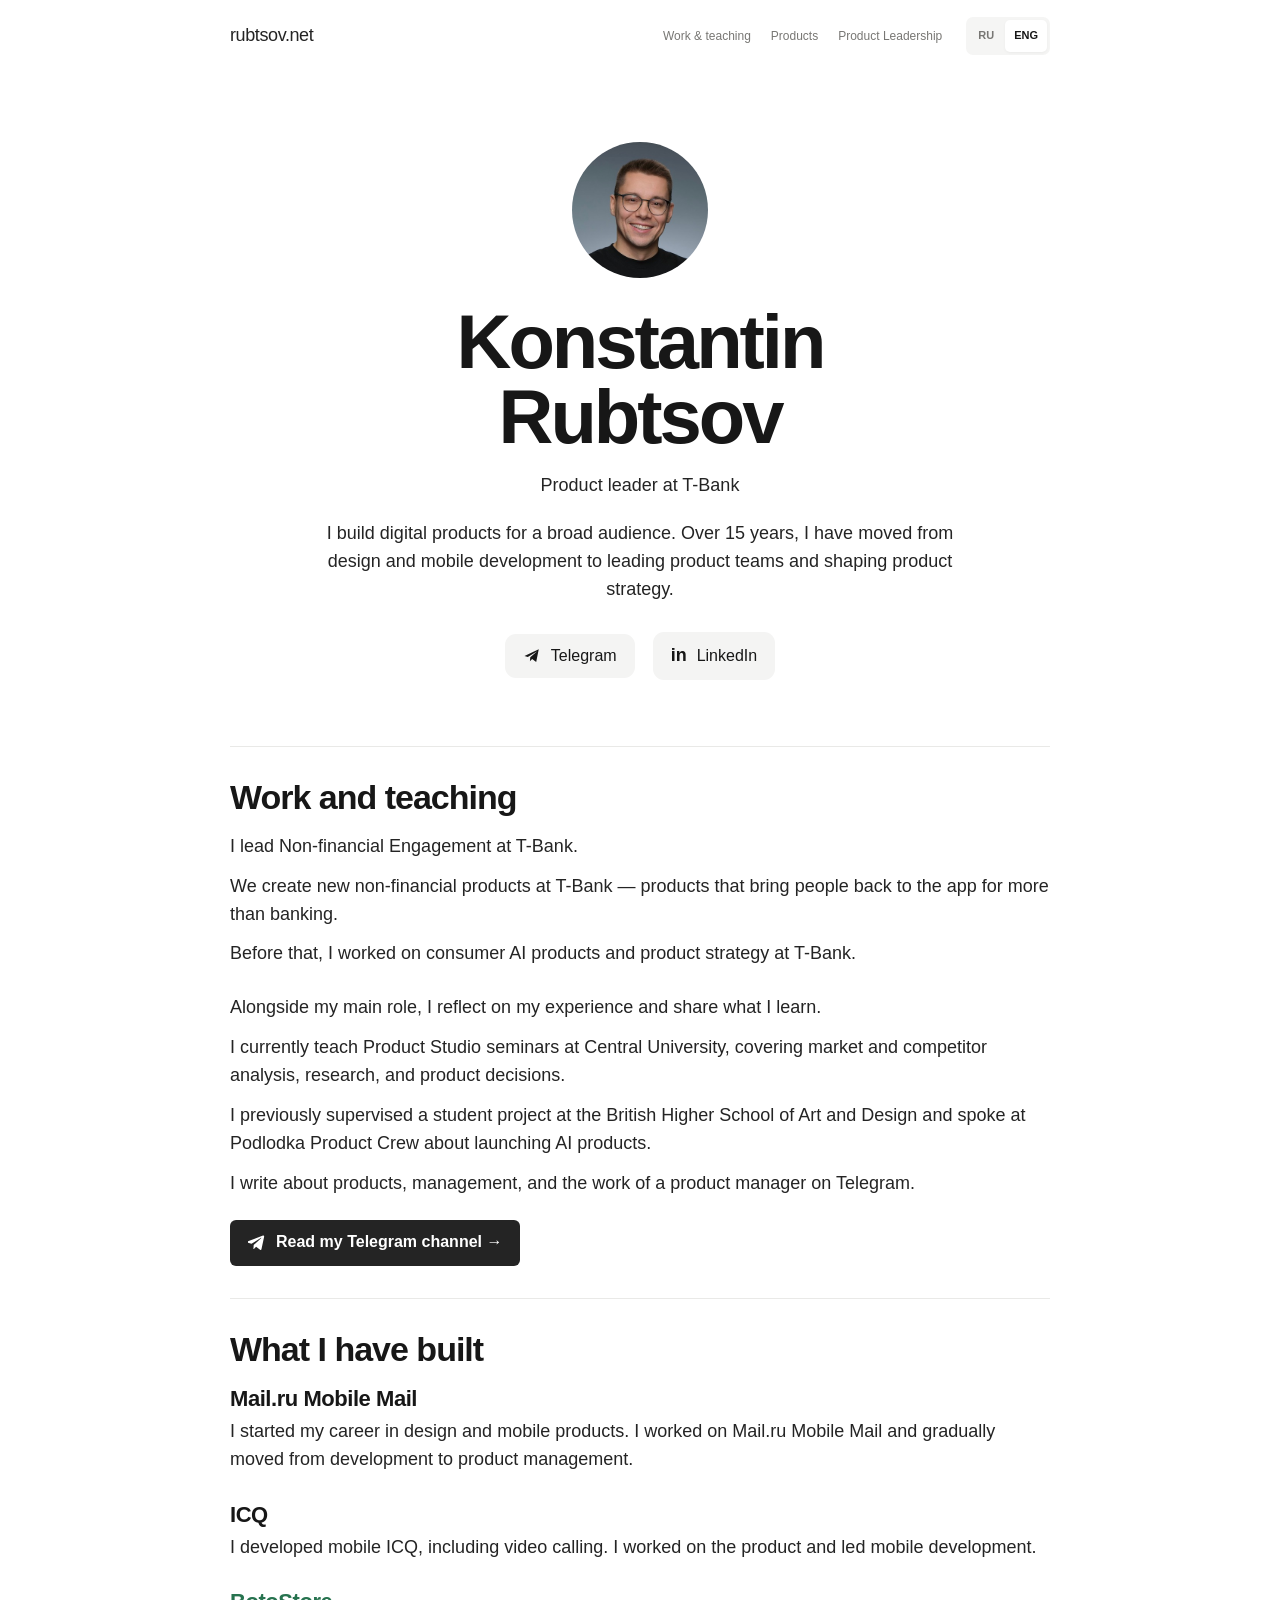
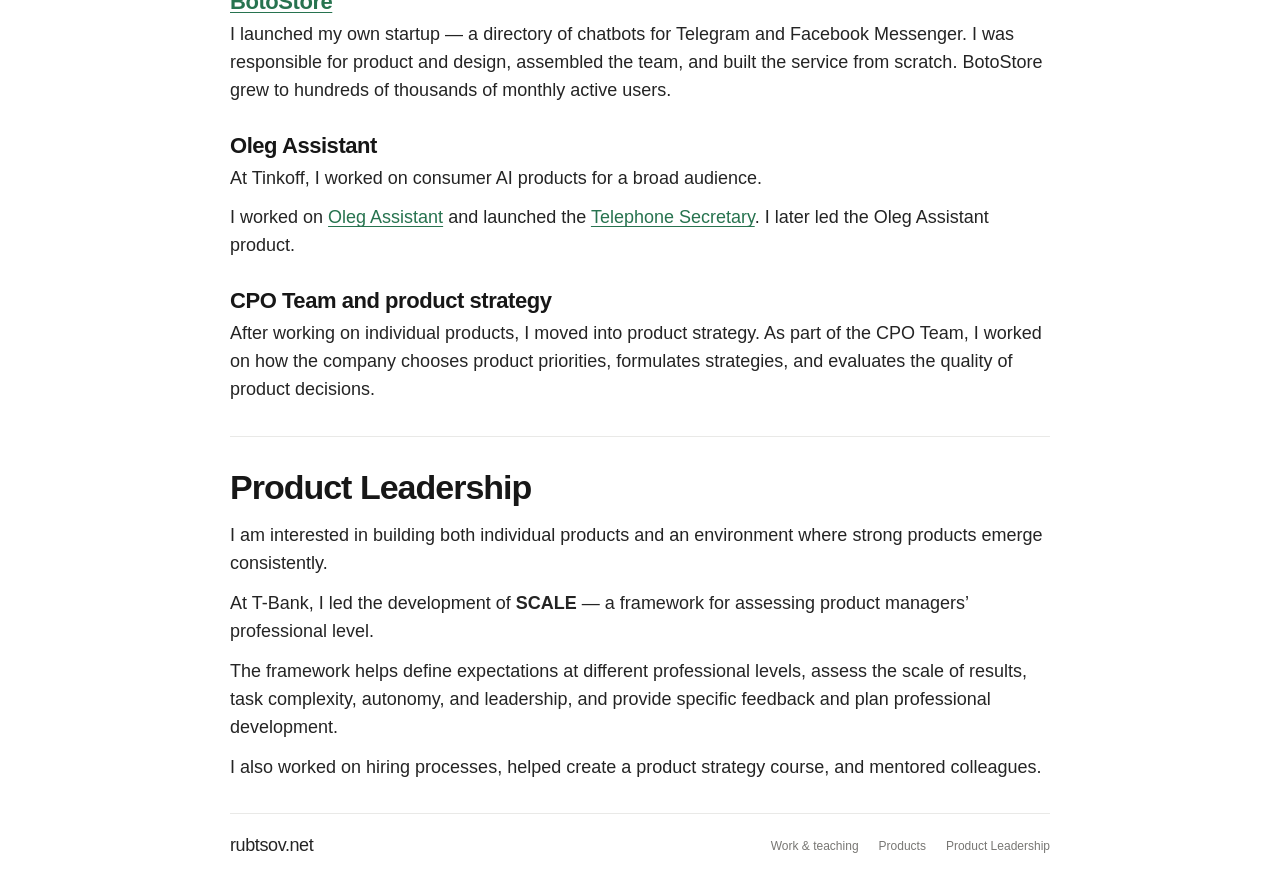
==== index.html @ 9a7e6d73 "Use direct JPEG social images without third-party redirects" ====
<!doctype html>
<html lang="en">
<head>
  <meta charset="utf-8">
  <meta name="viewport" content="width=device-width, initial-scale=1">
  <meta name="description" content="Konstantin Rubtsov — product leader at T-Bank. Digital products, product strategy, and teaching.">
  <meta name="theme-color" content="#ffffff">
  <title>Konstantin Rubtsov — rubtsov.net</title>
  <link rel="canonical" href="https://rubtsov.net/">
  <meta property="og:type" content="website">
  <meta property="og:site_name" content="rubtsov.net">
  <meta property="og:title" content="Konstantin Rubtsov — rubtsov.net">
  <meta property="og:description" content="Konstantin Rubtsov — product leader at T-Bank. Digital products, product strategy, and teaching.">
  <meta property="og:url" content="https://rubtsov.net/">
  <meta property="og:locale" content="en_US">
  <meta property="og:locale:alternate" content="ru_RU">
  <meta property="og:image" content="https://rubtsov.net/assets/rubtsov-preview-20261028-v2.jpg">
  <meta property="og:image:secure_url" content="https://rubtsov.net/assets/rubtsov-preview-20261028-v2.jpg">
  <meta property="og:image:type" content="image/jpeg">
  <meta property="og:image:width" content="1200">
  <meta property="og:image:height" content="630">
  <meta property="og:image:alt" content="Konstantin Rubtsov — product leader at T-Bank.">
  <meta name="twitter:card" content="summary_large_image">
  <meta name="twitter:title" content="Konstantin Rubtsov — rubtsov.net">
  <meta name="twitter:description" content="Konstantin Rubtsov — product leader at T-Bank. Digital products, product strategy, and teaching.">
  <meta name="twitter:image" content="https://rubtsov.net/assets/rubtsov-preview-20261028-v2.jpg">
  <meta name="twitter:image:alt" content="Konstantin Rubtsov — product leader at T-Bank.">
  <style>
    :root { color-scheme: light; --ink: #242424; --muted: #787774; --rule: #e9e9e7; --link: #27734f; }
    * { box-sizing: border-box; }
    html { scroll-behavior: smooth; scroll-padding-top: 28px; }
    body { margin: 0; background: #fff; color: var(--ink); font-family: ui-sans-serif, -apple-system, BlinkMacSystemFont, "Segoe UI", Helvetica, Arial, sans-serif, "Apple Color Emoji", "Segoe UI Emoji"; font-size: 18px; line-height: 1.55; -webkit-font-smoothing: antialiased; }
    .page { width: min(100% - 64px, 820px); margin: 0 auto; }
    a { color: var(--link); text-underline-offset: 3px; text-decoration-thickness: 1px; }
    a:hover { color: #174d34; }
    a:focus-visible { outline: 2px solid var(--link); outline-offset: 5px; border-radius: 2px; }
    .skip { position: absolute; left: 20px; top: -80px; padding: 10px; background: white; z-index: 2; }
    .skip:focus { top: 10px; }
    .site-header, .site-footer { display: flex; justify-content: space-between; align-items: center; gap: 24px; }
    .site-header { min-height: 72px; }
    .brand { color: var(--ink); text-decoration: none; font-size: 18px; font-weight: 500; letter-spacing: -.4px; white-space: nowrap; }
    nav { display: flex; align-items: center; gap: 20px; flex-wrap: wrap; }
    nav a { color: var(--muted); text-decoration: none; font-size: 12px; line-height: 1.5; }
    nav a:hover { color: var(--ink); }
    .header-controls { display: flex; align-items: center; gap: 24px; }
    .header-controls nav { flex: 1; min-width: 0; }
    .language-switch { display: flex; flex-shrink: 0; gap: 2px; padding: 3px; background: #f5f5f4; border-radius: 7px; }
    .language-switch button { padding: 7px 9px; border: 0; border-radius: 5px; background: transparent; color: var(--muted); font: inherit; font-size: 11px; font-weight: 600; cursor: pointer; }
    .language-switch button[aria-pressed="true"] { background: #fff; color: #171717; box-shadow: 0 1px 3px #0000000b; }
    button:focus-visible { outline: 2px solid var(--link); outline-offset: 3px; }
    .hero { padding: 70px 0 66px; text-align: center; }
    .hero-heading { margin-bottom: 20px; }
    .portrait { display: block; width: 136px; height: 136px; margin: 0 auto 26px; object-fit: cover; border-radius: 50%; }
    h1, h2, h3 { color: #171717; font-weight: 700; }
    h1 { margin: 0 0 18px; font-size: clamp(44px, 7.5vw, 76px); line-height: .99; letter-spacing: -3px; }
    .role { margin: 0; }
    p { margin: 0 0 12px; color: var(--ink); font-size: inherit; line-height: 1.55; }
    .hero .intro { max-width: 650px; margin: 0 auto 28px; }
    .social { display: flex; gap: 18px; align-items: center; justify-content: center; font-size: 16px; }
    .social a { display: inline-flex; align-items: center; justify-content: center; gap: 10px; padding: 10px 18px; min-height: 44px; background: #f4f4f3; border-radius: 11px; color: #171717; text-decoration: none; }
    .social a:hover { background: #eaeae8; }
    .social svg { width: 18px; height: 18px; }
    .linkedin-icon { font-weight: 800; font-size: 18px; }
    .section { border-top: 1px solid var(--rule); padding: 30px 0 32px; display: flow-root; }
    h2 { margin: 0 0 15px; font-size: 34px; line-height: 1.2; letter-spacing: -1px; }
    h3 { margin: 0 0 4px; font-size: 22px; line-height: 1.35; letter-spacing: -.45px; }
    .teaching { margin-top: 26px; }
    .channel { display: inline-flex; align-items: center; justify-content: center; gap: 10px; margin-top: 10px; padding: 11px 18px; min-height: 46px; border-radius: 6px; background: var(--ink); color: #fff; font-size: 16px; font-weight: 600; line-height: 1.4; text-decoration: none; }
    .channel:hover { background: #41413e; color: #fff; }
    .channel svg { flex: 0 0 auto; width: 18px; height: 18px; }
    .project + .project { margin-top: 26px; }
    .project p:last-child, .section > p:last-child { margin-bottom: 0; }
    .site-footer { border-top: 1px solid var(--rule); padding: 18px 0 28px; }
    @media (max-width: 700px) {
      .page { width: calc(100% - 40px); }
      .site-header { align-items: flex-start; padding-top: 22px; flex-direction: column; gap: 14px; }
      .header-controls { justify-content: space-between; width: 100%; gap: 14px; }
      nav { gap: 10px 16px; }
      .hero { padding: 54px 0 48px; }
      .portrait { width: 104px; height: 104px; margin: 0 auto 22px; }
      h1 { letter-spacing: -1.8px; }
      body { font-size: 17px; }
      h2 { font-size: 29px; letter-spacing: -.7px; }
      h3 { font-size: 20px; }
      .section { padding: 27px 0 30px; }
      .site-footer { align-items: flex-start; flex-direction: column; gap: 14px; }
    }
    @media (prefers-reduced-motion: reduce) { html { scroll-behavior: auto; } }
  </style>
</head>
<body>
  <a class="skip" href="#main" data-i18n="skip">Skip to content</a>
  <div class="page">
    <header class="site-header">
      <a class="brand" href="#top" aria-label="rubtsov.net — back to top">rubtsov.net</a>
      <div class="header-controls"><nav aria-label="Site navigation">
        <a href="#work" data-i18n="work">Work & teaching</a>
        <a href="#products" data-i18n="products">Products</a>
        <a href="#leadership" data-i18n="leadership">Product Leadership</a>
      </nav><div class="language-switch" role="group" aria-label="Language">
        <button type="button" data-language="ru" lang="ru" aria-label="Русский" aria-pressed="false">RU</button>
        <button type="button" data-language="en" lang="en" aria-label="English" aria-pressed="true">ENG</button>
      </div></div>
    </header>
    <main id="main">
      <section class="hero" id="top" aria-labelledby="name">
        <img class="portrait" src="assets/konstantin-rubtsov.jpeg" width="136" height="136" alt="Konstantin Rubtsov" fetchpriority="high">
        <div class="hero-heading">
          <div>
            <h1 id="name" data-i18n="text0">Konstantin<br>Rubtsov</h1>
            <p class="role" data-i18n="text1">Product leader at T-Bank</p>
          </div>
        </div>
        <p class="intro" data-i18n="text2">I build digital products for a broad audience. Over 15 years, I have moved from design and mobile development to leading product teams and shaping product strategy.</p>
        <div class="social">
          <a href="https://t.me/kostyarubtsov"><svg viewBox="0 0 24 24" fill="currentColor" aria-hidden="true"><path d="m21 3-3.4 17-5.4-4-3 3 .5-5.2L19 5.5 6.4 13.3 2 12Z"/></svg>Telegram</a><a href="https://ru.linkedin.com/in/kosrubtsov"><span class="linkedin-icon" aria-hidden="true">in</span>LinkedIn</a>
        </div>
      </section>
      <section class="section" id="work" aria-labelledby="work-title">
        <h2 id="work-title" data-i18n="text3">Work and teaching</h2>
        <p data-i18n="text4">I lead Non-financial Engagement at T-Bank.</p>
        <p data-i18n="text5">We create new non-financial products at T-Bank — products that bring people back to the app for more than banking.</p>
        <p data-i18n="text6">Before that, I worked on consumer AI products and product strategy at T-Bank.</p>
        <div class="teaching">
          <p data-i18n="text7">Alongside my main role, I reflect on my experience and share what I learn.</p>
          <p data-i18n="text8">I currently teach Product Studio seminars at Central University, covering market and competitor analysis, research, and product decisions.</p>
          <p data-i18n="text9">I previously supervised a student project at the British Higher School of Art and Design and spoke at Podlodka Product Crew about launching AI products.</p>
          <p data-i18n="text10">I write about products, management, and the work of a product manager on Telegram.</p>
          <a class="channel" href="https://t.me/kostyarubtsov"><svg viewBox="0 0 24 24" fill="currentColor" aria-hidden="true"><path d="M21.5 3.5 18 20c-.2 1.2-.9 1.5-1.9.9l-5.3-3.9-2.6 2.5c-.3.3-.5.5-1 .5l.4-5.4 9.9-9c.4-.4-.1-.6-.6-.3L4.7 13.1l-5.2-1.6c-1.1-.3-1.1-1.1.2-1.6L20 2.1c.9-.3 1.7.2 1.5 1.4Z"/></svg><span data-i18n="cta">Read my Telegram channel →</span></a>
        </div>
      </section>
      <section class="section" id="products" aria-labelledby="products-title">
        <h2 id="products-title" data-i18n="text11">What I have built</h2>
        <article class="project">
          <h3 data-i18n="text12">Mail.ru Mobile Mail</h3>
          <p data-i18n="text13">I started my career in design and mobile products. I worked on Mail.ru Mobile Mail and gradually moved from development to product management.</p>
        </article>
        <article class="project">
          <h3 data-i18n="text14">ICQ</h3>
          <p data-i18n="text15">I developed mobile ICQ, including video calling. I worked on the product and led mobile development.</p>
        </article>
        <article class="project">
          <h3 data-i18n="text16"><a href="https://botostore.com">BotoStore</a></h3>
          <p data-i18n="text17">I launched my own startup — a directory of chatbots for Telegram and Facebook Messenger. I was responsible for product and design, assembled the team, and built the service from scratch. BotoStore grew to hundreds of thousands of monthly active users.</p>
        </article>
        <article class="project">
          <h3 data-i18n="text18">Oleg Assistant</h3>
          <p data-i18n="text19">At Tinkoff, I worked on consumer AI products for a broad audience.</p>
          <p data-i18n="text20">I worked on <a href="https://tinkoff-group.com/press-center/company-news/21072020-new-skills-voice-assistant-oleg-eng/">Oleg Assistant</a> and launched the <a href="https://tinkoff-group.com/press-center/company-news/03062021-tinkoff-launches-open-telephone-assistant-oleg-defender-against-spammers-and-fraudsters-eng/">Telephone Secretary</a>. I later led the Oleg Assistant product.</p>
        </article>
        <article class="project">
          <h3 data-i18n="text21">CPO Team and product strategy</h3>
          <p data-i18n="text22">After working on individual products, I moved into product strategy. As part of the CPO Team, I worked on how the company chooses product priorities, formulates strategies, and evaluates the quality of product decisions.</p>
        </article>
      </section>
      <section class="section" id="leadership" aria-labelledby="leadership-title">
        <h2 id="leadership-title" data-i18n="text23">Product Leadership</h2>
        <p data-i18n="text24">I am interested in building both individual products and an environment where strong products emerge consistently.</p>
        <p data-i18n="text26">At T-Bank, I led the development of <strong>SCALE</strong> — a framework for assessing product managers’ professional level.</p>
        <p data-i18n="text27">The framework helps define expectations at different professional levels, assess the scale of results, task complexity, autonomy, and leadership, and provide specific feedback and plan professional development.</p>
        <p data-i18n="text28">I also worked on hiring processes, helped create a product strategy course, and mentored colleagues.</p>
      </section>
    </main>
    <footer class="site-footer">
      <a class="brand" href="#top">rubtsov.net</a>
      <nav aria-label="Footer navigation">
        <a href="#work" data-i18n="work">Work & teaching</a>
        <a href="#products" data-i18n="products">Products</a>
        <a href="#leadership" data-i18n="leadership">Product Leadership</a>
      </nav>
    </footer>
  </div>
  <script src="assets/language.js"></script>
</body>
</html>
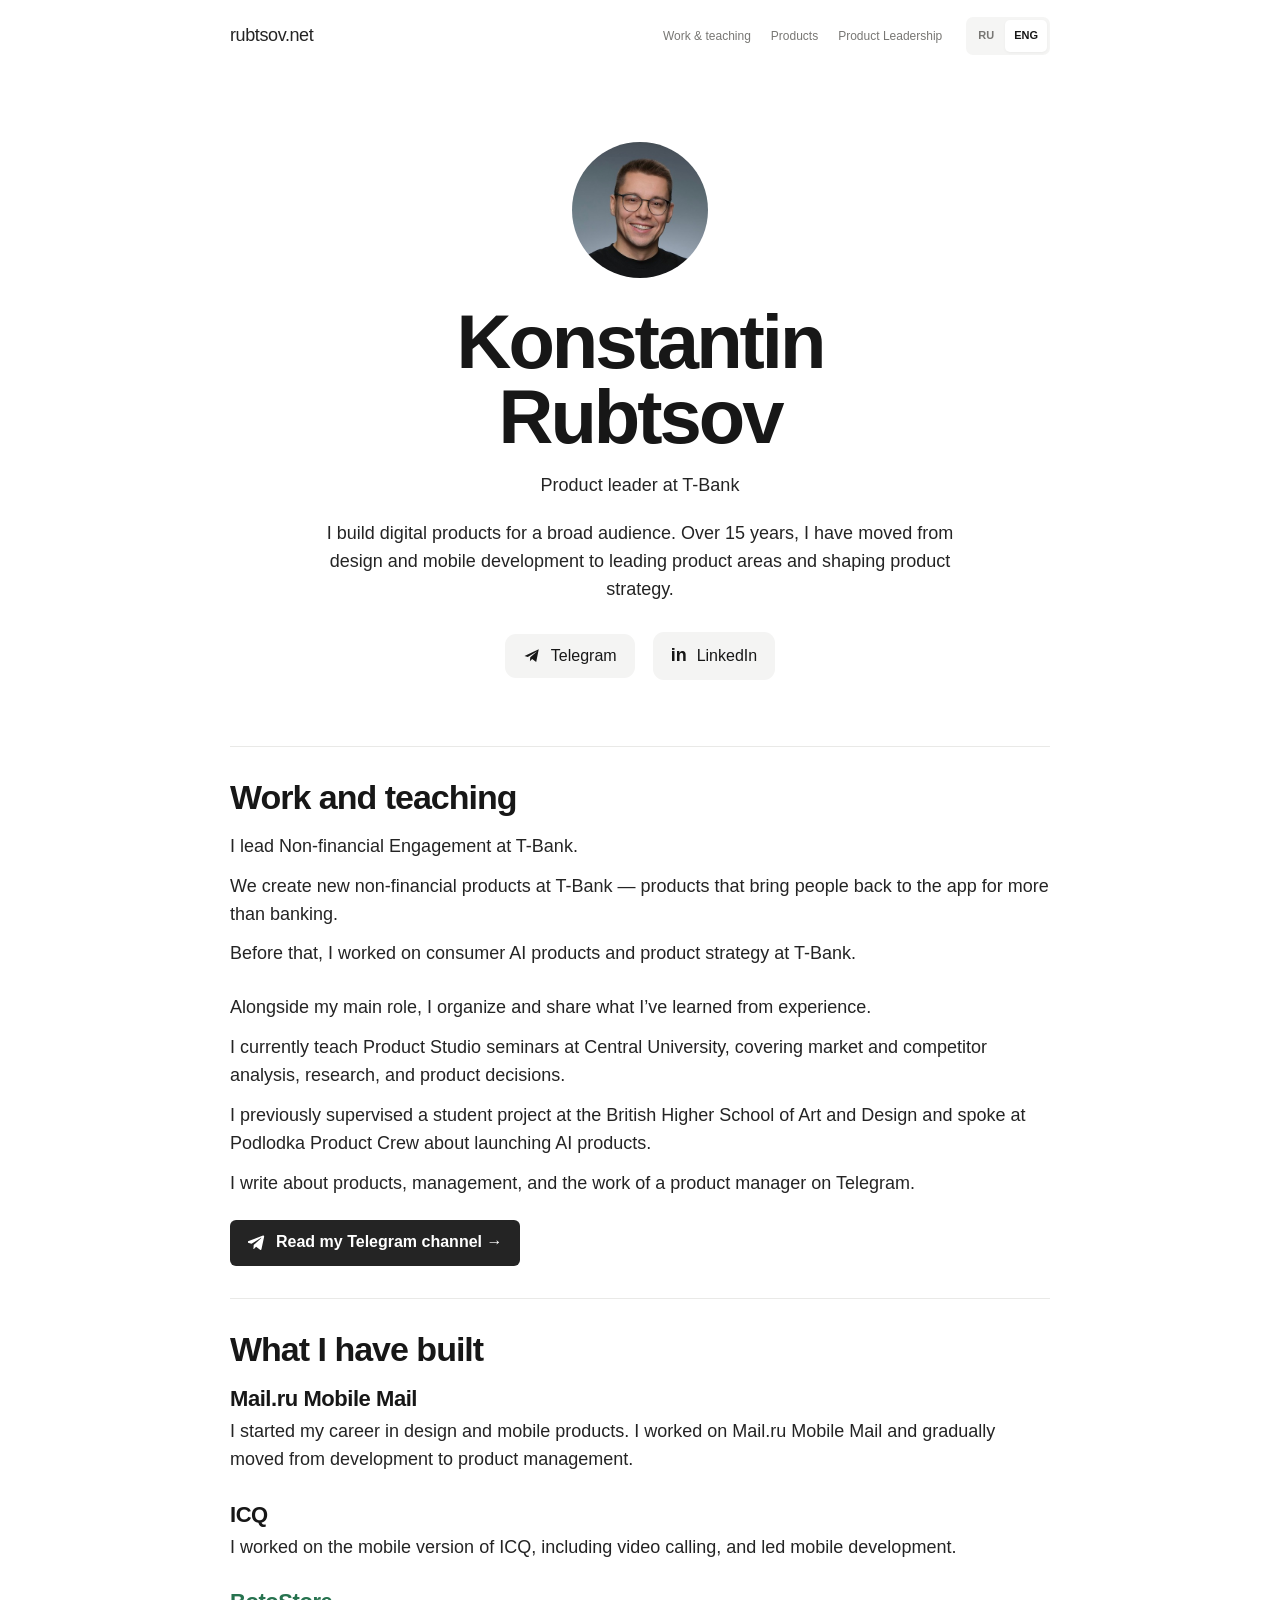
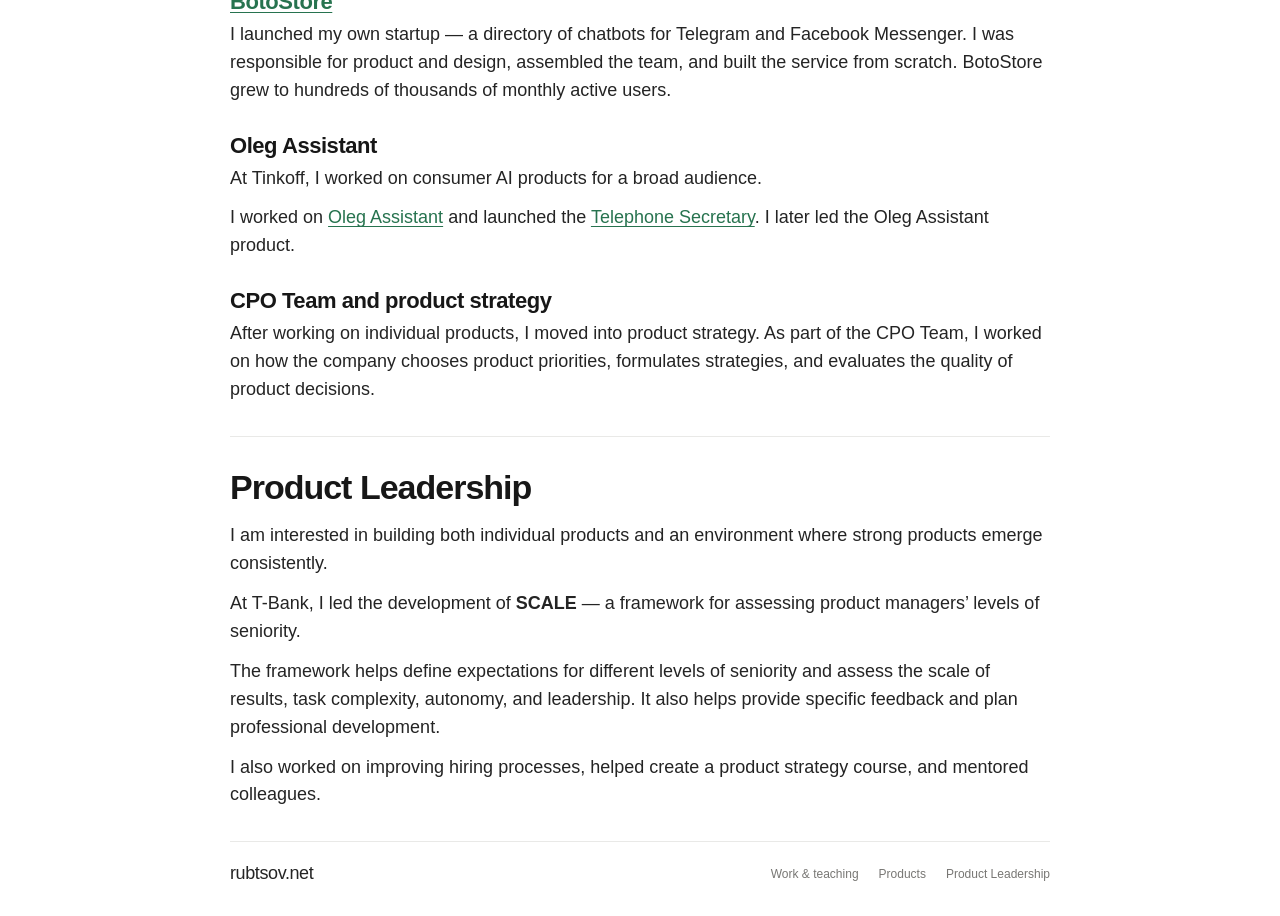
==== commit 43f1ddb4: "Improve English localization across rubtsov.net" ====
--- a/index.html
+++ b/index.html
@@ -1,11 +1,25 @@
 <!doctype html>
 <html lang="en">
 <head>
+<!-- Google tag (gtag.js) -->
+<script async src="https://www.googletagmanager.com/gtag/js?id=G-JNPMM83LE2"></script>
+<script>
+  window.dataLayer = window.dataLayer || [];
+  function gtag(){dataLayer.push(arguments);}
+  gtag('js', new Date());
+  gtag('config', 'G-JNPMM83LE2');
+</script>
+
   <meta charset="utf-8">
   <meta name="viewport" content="width=device-width, initial-scale=1">
   <meta name="description" content="Konstantin Rubtsov — product leader at T-Bank. Digital products, product strategy, and teaching.">
   <meta name="theme-color" content="#ffffff">
   <title>Konstantin Rubtsov — rubtsov.net</title>
+<link rel="icon" href="https://rubtsov.net/favicon.ico" sizes="any">
+<link rel="icon" type="image/png" sizes="32x32" href="https://rubtsov.net/favicon-32.png">
+<link rel="apple-touch-icon" sizes="180x180" href="https://rubtsov.net/apple-touch-icon.png">
+<link rel="manifest" href="https://rubtsov.net/site.webmanifest">
+
   <link rel="canonical" href="https://rubtsov.net/">
   <meta property="og:type" content="website">
   <meta property="og:site_name" content="rubtsov.net">
@@ -87,6 +101,7 @@
     }
     @media (prefers-reduced-motion: reduce) { html { scroll-behavior: auto; } }
   </style>
+<script defer src="/assets/telegram-tracking.js?v=20261103"></script>
 </head>
 <body>
   <a class="skip" href="#main" data-i18n="skip">Skip to content</a>
@@ -94,7 +109,7 @@
     <header class="site-header">
       <a class="brand" href="#top" aria-label="rubtsov.net — back to top">rubtsov.net</a>
       <div class="header-controls"><nav aria-label="Site navigation">
-        <a href="#work" data-i18n="work">Work & teaching</a>
+        <a href="#work" data-i18n="work">Work &amp; teaching</a>
         <a href="#products" data-i18n="products">Products</a>
         <a href="#leadership" data-i18n="leadership">Product Leadership</a>
       </nav><div class="language-switch" role="group" aria-label="Language">
@@ -111,9 +126,9 @@
             <p class="role" data-i18n="text1">Product leader at T-Bank</p>
           </div>
         </div>
-        <p class="intro" data-i18n="text2">I build digital products for a broad audience. Over 15 years, I have moved from design and mobile development to leading product teams and shaping product strategy.</p>
+        <p class="intro" data-i18n="text2">I build digital products for a broad audience. Over 15 years, I have moved from design and mobile development to leading product areas and shaping product strategy.</p>
         <div class="social">
-          <a href="https://t.me/kostyarubtsov"><svg viewBox="0 0 24 24" fill="currentColor" aria-hidden="true"><path d="m21 3-3.4 17-5.4-4-3 3 .5-5.2L19 5.5 6.4 13.3 2 12Z"/></svg>Telegram</a><a href="https://ru.linkedin.com/in/kosrubtsov"><span class="linkedin-icon" aria-hidden="true">in</span>LinkedIn</a>
+          <a data-telegram-position="hero" href="https://t.me/kostyarubtsov"><svg viewbox="0 0 24 24" fill="currentColor" aria-hidden="true"><path d="m21 3-3.4 17-5.4-4-3 3 .5-5.2L19 5.5 6.4 13.3 2 12Z"></path></svg>Telegram</a><a href="https://ru.linkedin.com/in/kosrubtsov"><span class="linkedin-icon" aria-hidden="true">in</span>LinkedIn</a>
         </div>
       </section>
       <section class="section" id="work" aria-labelledby="work-title">
@@ -122,11 +137,11 @@
         <p data-i18n="text5">We create new non-financial products at T-Bank — products that bring people back to the app for more than banking.</p>
         <p data-i18n="text6">Before that, I worked on consumer AI products and product strategy at T-Bank.</p>
         <div class="teaching">
-          <p data-i18n="text7">Alongside my main role, I reflect on my experience and share what I learn.</p>
+          <p data-i18n="text7">Alongside my main role, I organize and share what I’ve learned from experience.</p>
           <p data-i18n="text8">I currently teach Product Studio seminars at Central University, covering market and competitor analysis, research, and product decisions.</p>
           <p data-i18n="text9">I previously supervised a student project at the British Higher School of Art and Design and spoke at Podlodka Product Crew about launching AI products.</p>
           <p data-i18n="text10">I write about products, management, and the work of a product manager on Telegram.</p>
-          <a class="channel" href="https://t.me/kostyarubtsov"><svg viewBox="0 0 24 24" fill="currentColor" aria-hidden="true"><path d="M21.5 3.5 18 20c-.2 1.2-.9 1.5-1.9.9l-5.3-3.9-2.6 2.5c-.3.3-.5.5-1 .5l.4-5.4 9.9-9c.4-.4-.1-.6-.6-.3L4.7 13.1l-5.2-1.6c-1.1-.3-1.1-1.1.2-1.6L20 2.1c.9-.3 1.7.2 1.5 1.4Z"/></svg><span data-i18n="cta">Read my Telegram channel →</span></a>
+          <a class="channel" data-telegram-position="work" href="https://t.me/kostyarubtsov"><svg viewbox="0 0 24 24" fill="currentColor" aria-hidden="true"><path d="M21.5 3.5 18 20c-.2 1.2-.9 1.5-1.9.9l-5.3-3.9-2.6 2.5c-.3.3-.5.5-1 .5l.4-5.4 9.9-9c.4-.4-.1-.6-.6-.3L4.7 13.1l-5.2-1.6c-1.1-.3-1.1-1.1.2-1.6L20 2.1c.9-.3 1.7.2 1.5 1.4Z"></path></svg><span data-i18n="cta">Read my Telegram channel →</span></a>
         </div>
       </section>
       <section class="section" id="products" aria-labelledby="products-title">
@@ -137,7 +152,7 @@
         </article>
         <article class="project">
           <h3 data-i18n="text14">ICQ</h3>
-          <p data-i18n="text15">I developed mobile ICQ, including video calling. I worked on the product and led mobile development.</p>
+          <p data-i18n="text15">I worked on the mobile version of ICQ, including video calling, and led mobile development.</p>
         </article>
         <article class="project">
           <h3 data-i18n="text16"><a href="https://botostore.com">BotoStore</a></h3>
@@ -156,20 +171,20 @@
       <section class="section" id="leadership" aria-labelledby="leadership-title">
         <h2 id="leadership-title" data-i18n="text23">Product Leadership</h2>
         <p data-i18n="text24">I am interested in building both individual products and an environment where strong products emerge consistently.</p>
-        <p data-i18n="text26">At T-Bank, I led the development of <strong>SCALE</strong> — a framework for assessing product managers’ professional level.</p>
-        <p data-i18n="text27">The framework helps define expectations at different professional levels, assess the scale of results, task complexity, autonomy, and leadership, and provide specific feedback and plan professional development.</p>
-        <p data-i18n="text28">I also worked on hiring processes, helped create a product strategy course, and mentored colleagues.</p>
+        <p data-i18n="text26">At T-Bank, I led the development of <strong>SCALE</strong> — a framework for assessing product managers’ levels of seniority.</p>
+        <p data-i18n="text27">The framework helps define expectations for different levels of seniority and assess the scale of results, task complexity, autonomy, and leadership. It also helps provide specific feedback and plan professional development.</p>
+        <p data-i18n="text28">I also worked on improving hiring processes, helped create a product strategy course, and mentored colleagues.</p>
       </section>
     </main>
     <footer class="site-footer">
       <a class="brand" href="#top">rubtsov.net</a>
       <nav aria-label="Footer navigation">
-        <a href="#work" data-i18n="work">Work & teaching</a>
+        <a href="#work" data-i18n="work">Work &amp; teaching</a>
         <a href="#products" data-i18n="products">Products</a>
         <a href="#leadership" data-i18n="leadership">Product Leadership</a>
       </nav>
     </footer>
   </div>
-  <script src="assets/language.js"></script>
+  <script src="assets/language.js?v=20261103-en-editorial"></script>
 </body>
-</html>
+</html>
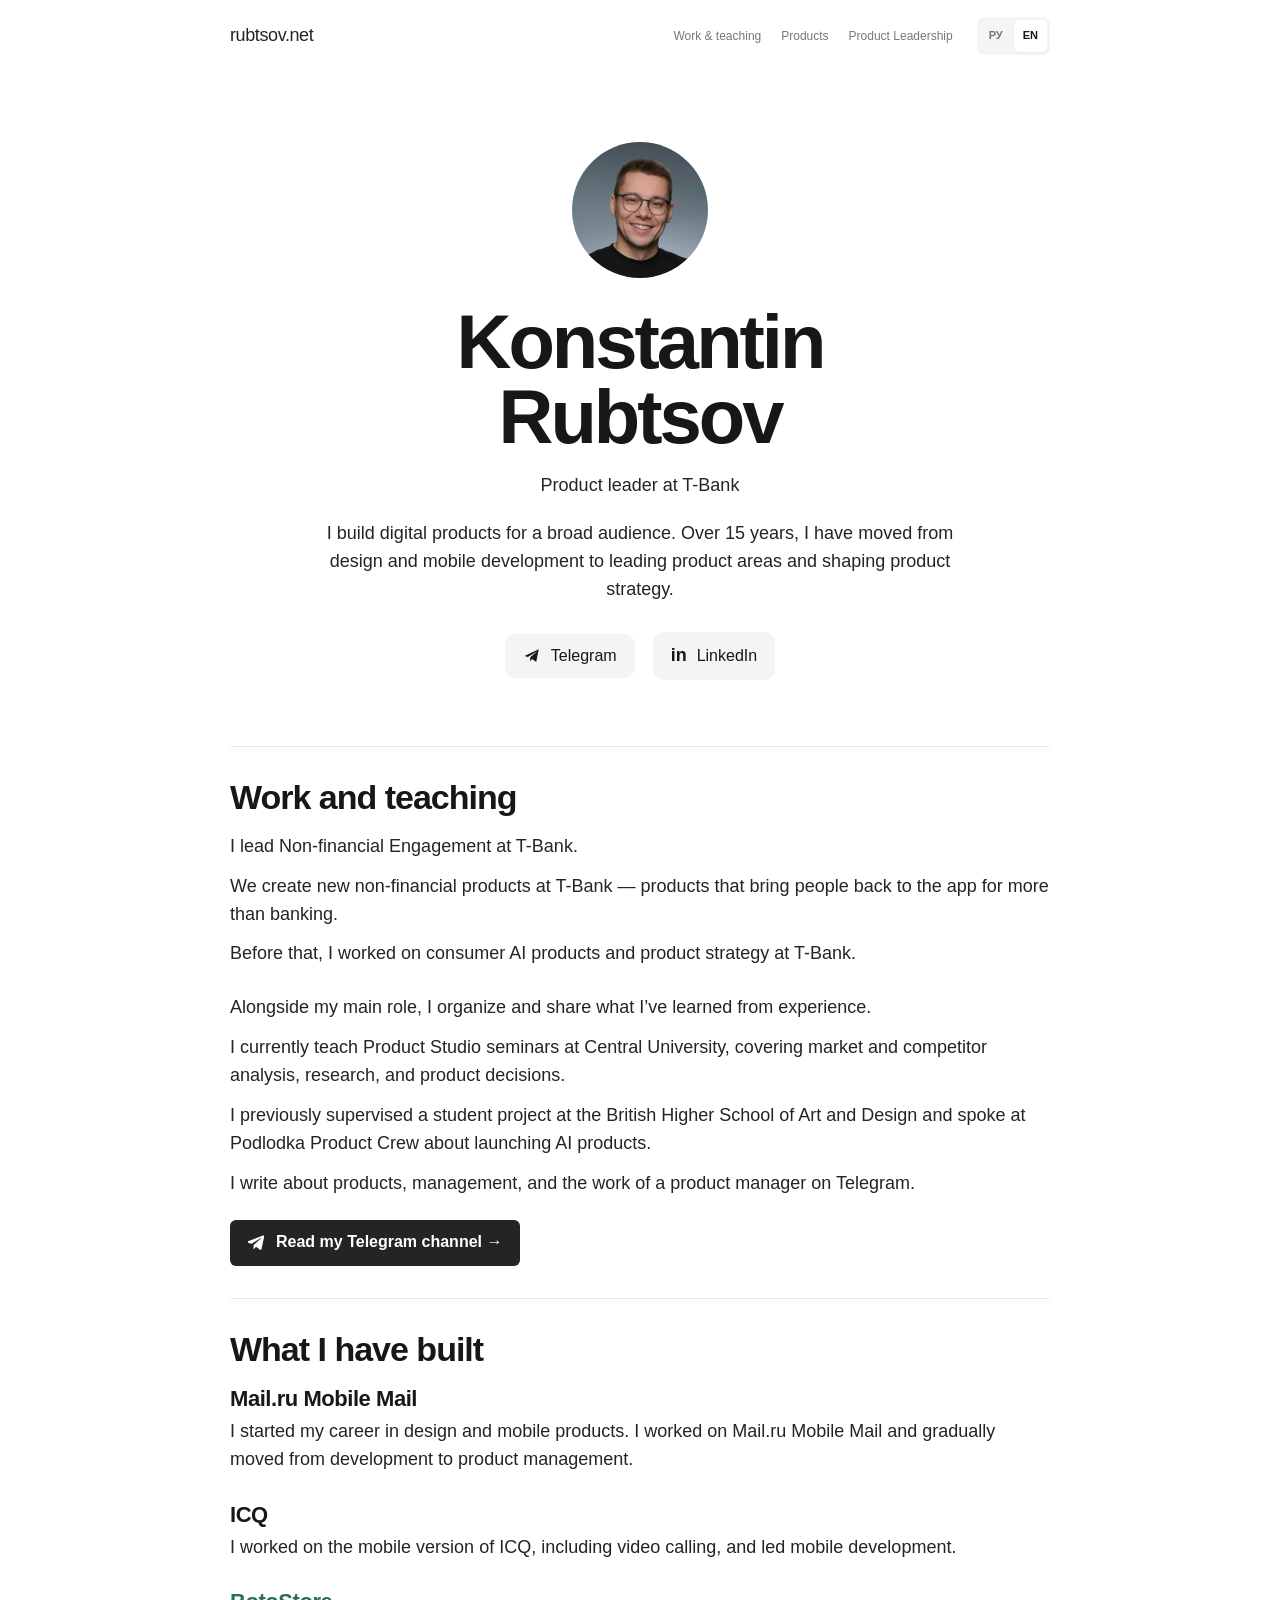
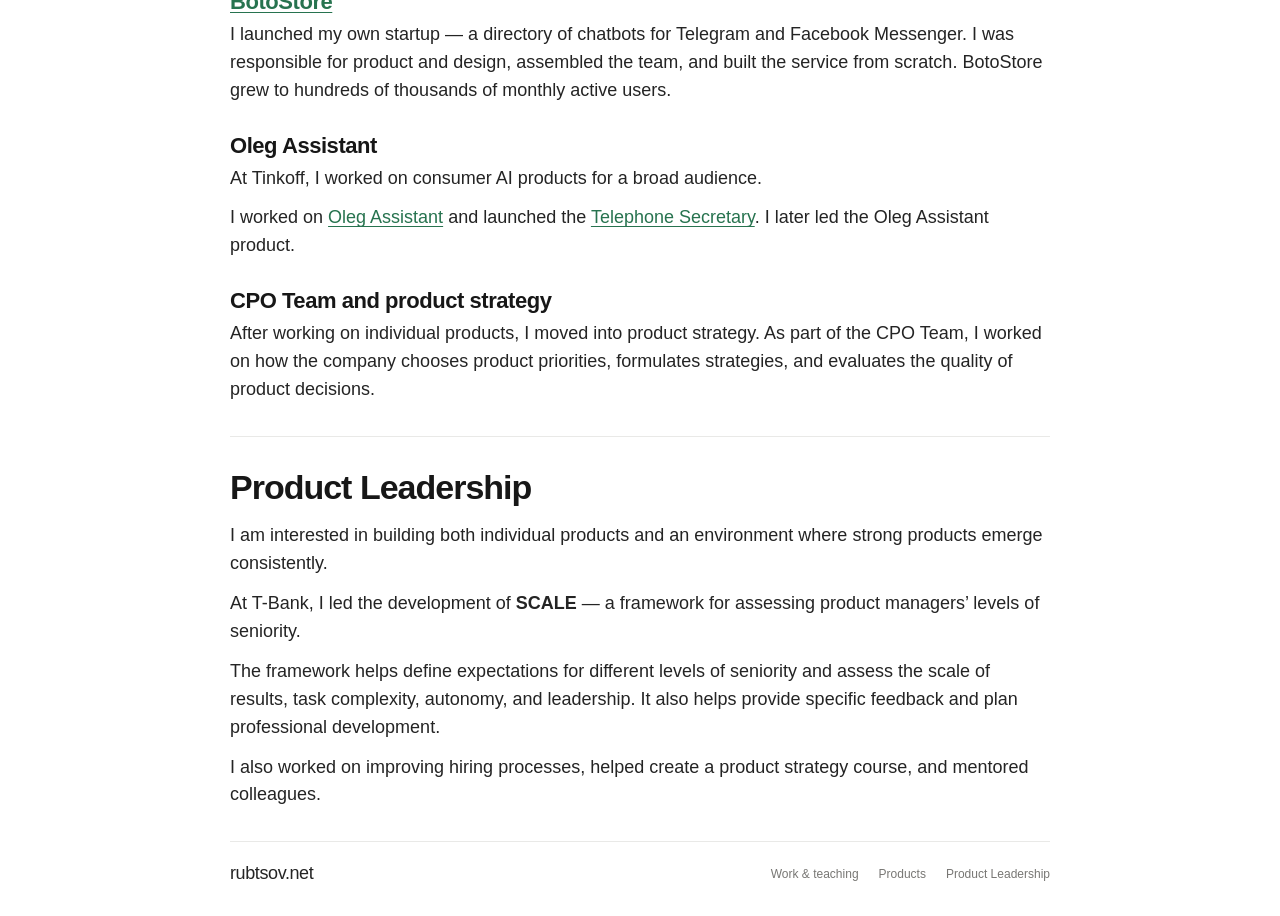
==== commit 56eb9cfc: "Use two-letter РУ and EN language labels" ====
--- a/index.html
+++ b/index.html
@@ -113,8 +113,8 @@
         <a href="#products" data-i18n="products">Products</a>
         <a href="#leadership" data-i18n="leadership">Product Leadership</a>
       </nav><div class="language-switch" role="group" aria-label="Language">
-        <button type="button" data-language="ru" lang="ru" aria-label="Русский" aria-pressed="false">RU</button>
-        <button type="button" data-language="en" lang="en" aria-label="English" aria-pressed="true">ENG</button>
+        <button type="button" data-language="ru" lang="ru" aria-label="Русский" aria-pressed="false">РУ</button>
+        <button type="button" data-language="en" lang="en" aria-label="English" aria-pressed="true">EN</button>
       </div></div>
     </header>
     <main id="main">
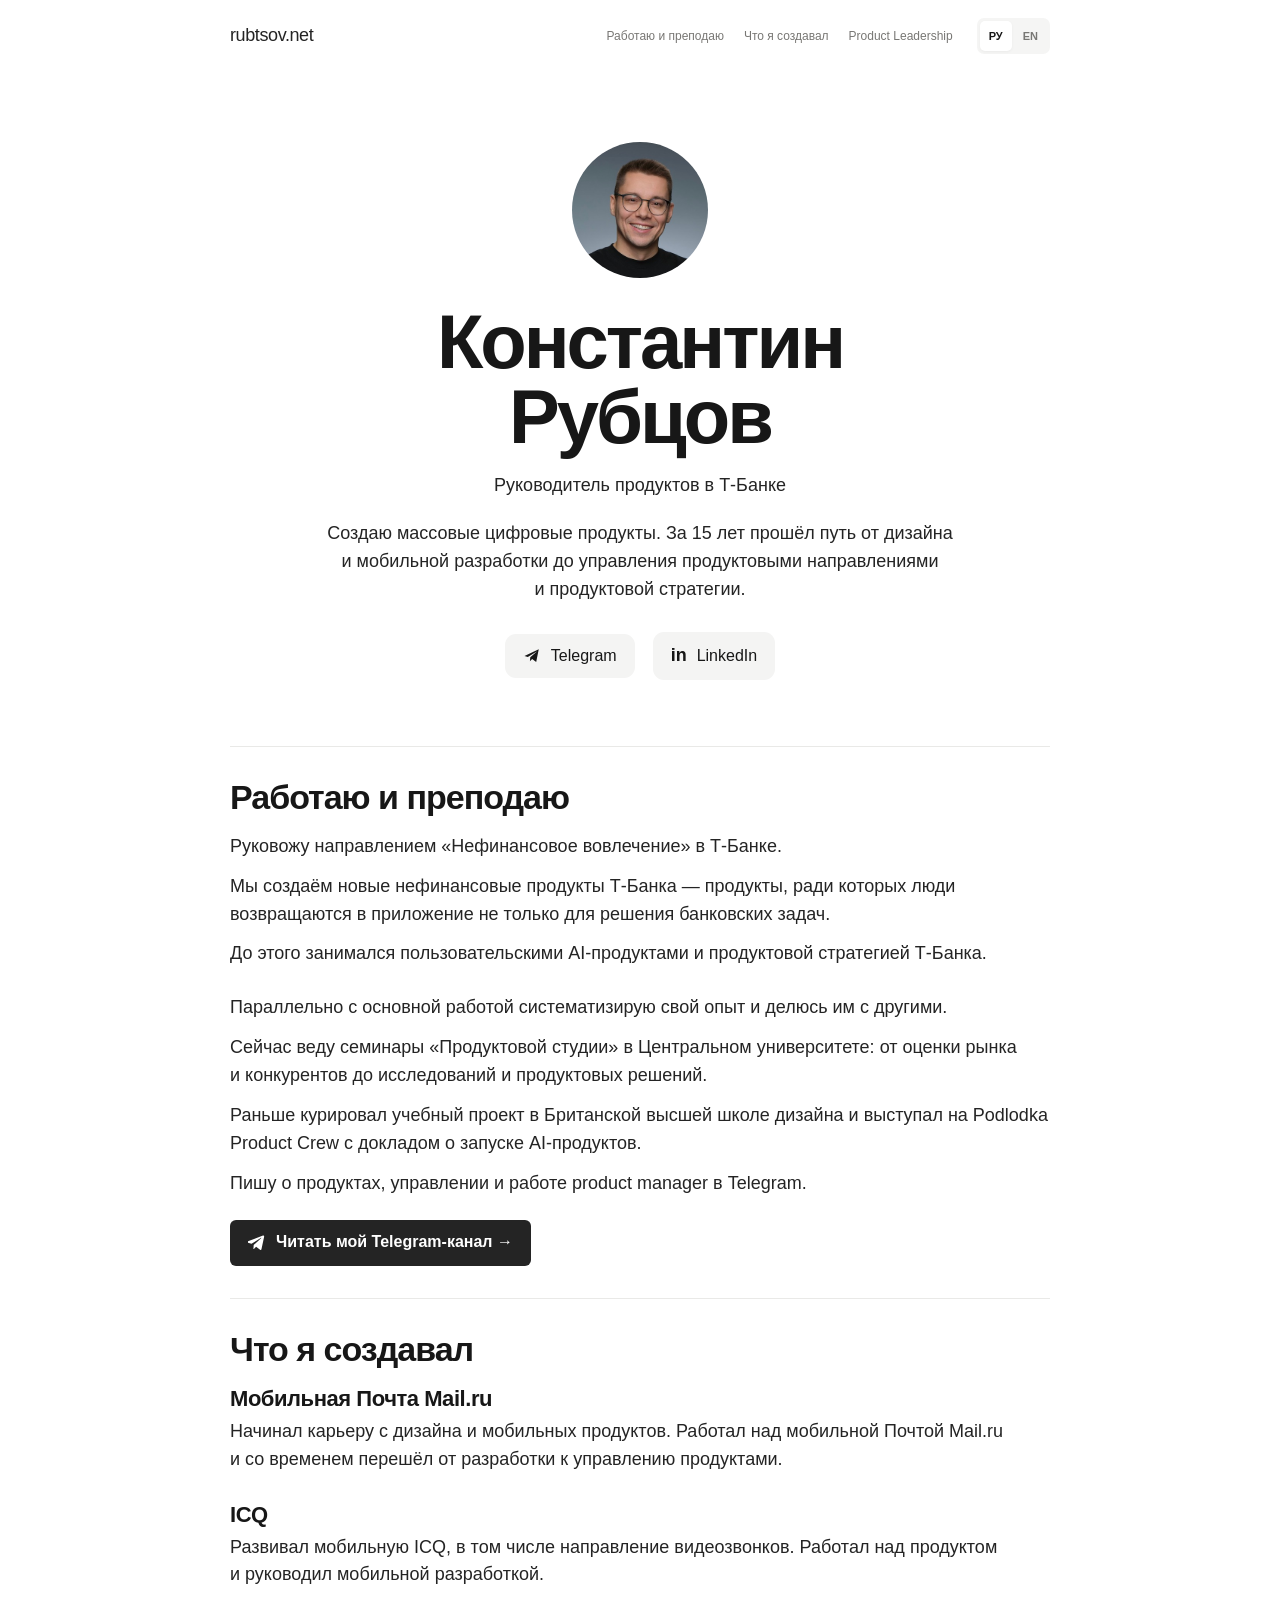
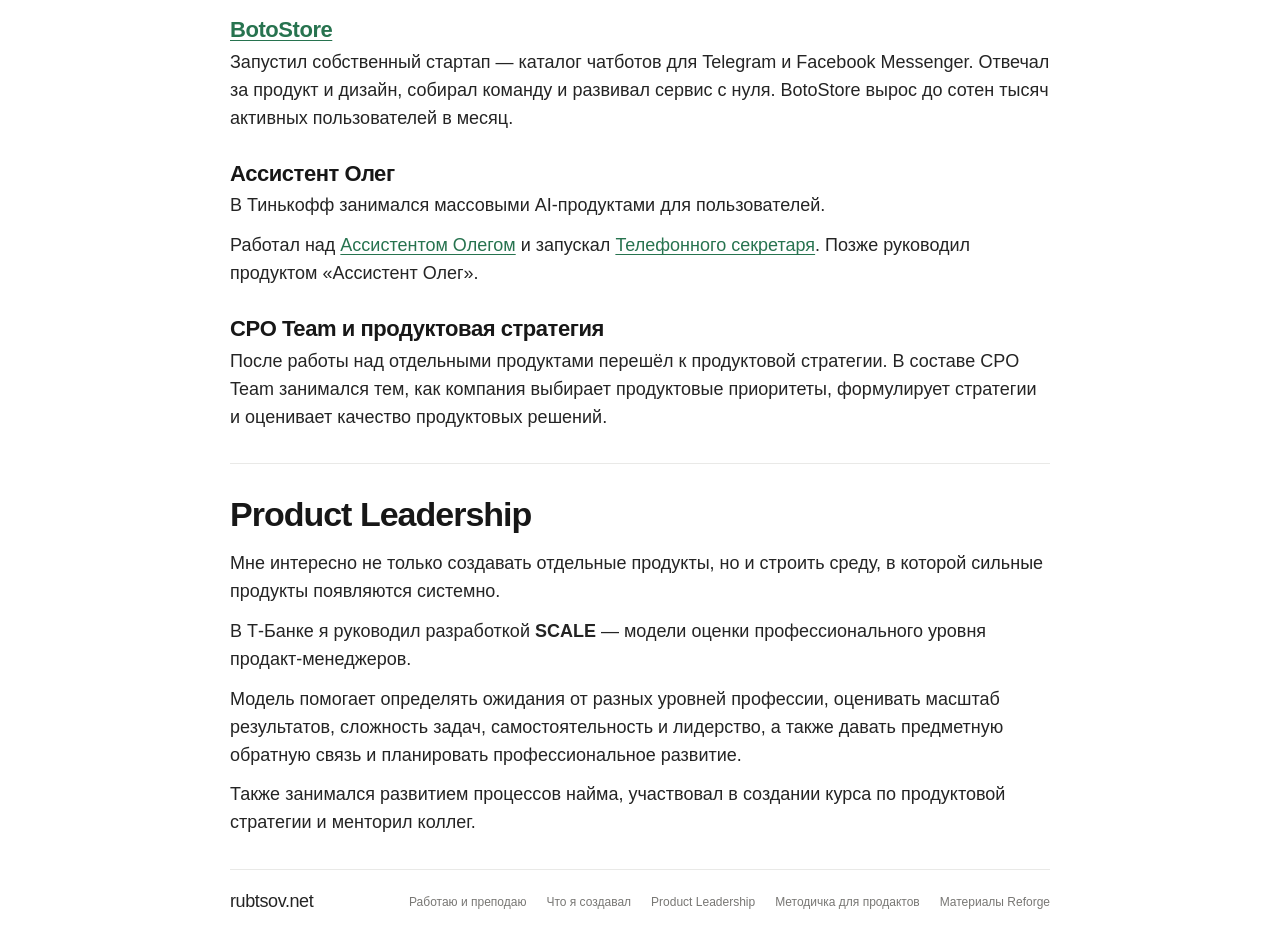
==== commit 1d07b8b4: "Optimize bilingual SEO and add static English homepage" ====
--- a/index.html
+++ b/index.html
@@ -1,5 +1,5 @@
 <!doctype html>
-<html lang="en">
+<html lang="ru">
 <head>
 <!-- Google tag (gtag.js) -->
 <script async src="https://www.googletagmanager.com/gtag/js?id=G-JNPMM83LE2"></script>
@@ -12,33 +12,24 @@
 
   <meta charset="utf-8">
   <meta name="viewport" content="width=device-width, initial-scale=1">
-  <meta name="description" content="Konstantin Rubtsov — product leader at T-Bank. Digital products, product strategy, and teaching.">
   <meta name="theme-color" content="#ffffff">
-  <title>Konstantin Rubtsov — rubtsov.net</title>
+  <title>Константин Рубцов — руководитель продуктов в Т-Банке</title>
 <link rel="icon" href="https://rubtsov.net/favicon.ico" sizes="any">
 <link rel="icon" type="image/png" sizes="32x32" href="https://rubtsov.net/favicon-32.png">
 <link rel="apple-touch-icon" sizes="180x180" href="https://rubtsov.net/apple-touch-icon.png">
 <link rel="manifest" href="https://rubtsov.net/site.webmanifest">
 
-  <link rel="canonical" href="https://rubtsov.net/">
   <meta property="og:type" content="website">
   <meta property="og:site_name" content="rubtsov.net">
-  <meta property="og:title" content="Konstantin Rubtsov — rubtsov.net">
-  <meta property="og:description" content="Konstantin Rubtsov — product leader at T-Bank. Digital products, product strategy, and teaching.">
-  <meta property="og:url" content="https://rubtsov.net/">
-  <meta property="og:locale" content="en_US">
-  <meta property="og:locale:alternate" content="ru_RU">
   <meta property="og:image" content="https://rubtsov.net/assets/rubtsov-preview-20261028-v2.jpg">
   <meta property="og:image:secure_url" content="https://rubtsov.net/assets/rubtsov-preview-20261028-v2.jpg">
   <meta property="og:image:type" content="image/jpeg">
   <meta property="og:image:width" content="1200">
   <meta property="og:image:height" content="630">
-  <meta property="og:image:alt" content="Konstantin Rubtsov — product leader at T-Bank.">
+  <meta property="og:image:alt" content="Константин Рубцов — руководитель продуктов в Т-Банке.">
   <meta name="twitter:card" content="summary_large_image">
-  <meta name="twitter:title" content="Konstantin Rubtsov — rubtsov.net">
-  <meta name="twitter:description" content="Konstantin Rubtsov — product leader at T-Bank. Digital products, product strategy, and teaching.">
   <meta name="twitter:image" content="https://rubtsov.net/assets/rubtsov-preview-20261028-v2.jpg">
-  <meta name="twitter:image:alt" content="Konstantin Rubtsov — product leader at T-Bank.">
+  <meta name="twitter:image:alt" content="Константин Рубцов — руководитель продуктов в Т-Банке.">
   <style>
     :root { color-scheme: light; --ink: #242424; --muted: #787774; --rule: #e9e9e7; --link: #27734f; }
     * { box-sizing: border-box; }
@@ -59,8 +50,8 @@
     .header-controls { display: flex; align-items: center; gap: 24px; }
     .header-controls nav { flex: 1; min-width: 0; }
     .language-switch { display: flex; flex-shrink: 0; gap: 2px; padding: 3px; background: #f5f5f4; border-radius: 7px; }
-    .language-switch button { padding: 7px 9px; border: 0; border-radius: 5px; background: transparent; color: var(--muted); font: inherit; font-size: 11px; font-weight: 600; cursor: pointer; }
-    .language-switch button[aria-pressed="true"] { background: #fff; color: #171717; box-shadow: 0 1px 3px #0000000b; }
+    .language-switch a { padding: 7px 9px; border: 0; border-radius: 5px; background: transparent; color: var(--muted); font: inherit; font-size: 11px; font-weight: 600; cursor: pointer; }
+    .language-switch a[aria-current="page"] { background: #fff; color: #171717; box-shadow: 0 1px 3px #0000000b; }
     button:focus-visible { outline: 2px solid var(--link); outline-offset: 3px; }
     .hero { padding: 70px 0 66px; text-align: center; }
     .hero-heading { margin-bottom: 20px; }
@@ -102,89 +93,89 @@
     @media (prefers-reduced-motion: reduce) { html { scroll-behavior: auto; } }
   </style>
 <script defer src="/assets/telegram-tracking.js?v=20261103"></script>
-</head>
+<meta name="description" content="Константин Рубцов: цифровые продукты, продуктовая стратегия и преподавание. Опыт в Т-Банке, Mail.ru, ICQ и BotoStore. Материалы для продакт-менеджеров."><meta name="author" content="Константин Рубцов"><meta name="robots" content="index, follow, max-image-preview:large"><link rel="canonical" href="https://rubtsov.net/"><link rel="alternate" hreflang="ru" href="https://rubtsov.net/"><link rel="alternate" hreflang="en" href="https://rubtsov.net/en/"><link rel="alternate" hreflang="x-default" href="https://rubtsov.net/"><meta property="og:title" content="Константин Рубцов — руководитель продуктов в Т-Банке"><meta property="og:description" content="Константин Рубцов: цифровые продукты, продуктовая стратегия и преподавание. Опыт в Т-Банке, Mail.ru, ICQ и BotoStore. Материалы для продакт-менеджеров."><meta property="og:url" content="https://rubtsov.net/"><meta property="og:locale" content="ru_RU"><meta property="og:locale:alternate" content="en_US"><meta name="twitter:title" content="Константин Рубцов — руководитель продуктов в Т-Банке"><meta name="twitter:description" content="Константин Рубцов: цифровые продукты, продуктовая стратегия и преподавание. Опыт в Т-Банке, Mail.ru, ICQ и BotoStore. Материалы для продакт-менеджеров."><style id="seo-language-links">.language-switch a{display:inline-flex;align-items:center;text-decoration:none;line-height:1.5}.site-footer nav{flex-wrap:wrap}.site-footer{gap:20px}.language-switch a:focus-visible{outline:2px solid currentColor;outline-offset:3px}</style><script type="application/ld+json">{"@context": "https://schema.org", "@graph": [{"@type": "WebSite", "@id": "https://rubtsov.net/#website", "url": "https://rubtsov.net/", "name": "rubtsov.net", "inLanguage": ["ru", "en"]}, {"@type": "Person", "@id": "https://rubtsov.net/#person", "name": "Константин Рубцов", "alternateName": "Konstantin Rubtsov", "url": "https://rubtsov.net/", "image": "https://rubtsov.net/assets/konstantin-rubtsov.jpeg", "jobTitle": "Руководитель продуктов", "worksFor": {"@type": "Organization", "name": "Т-Банк", "url": "https://www.tbank.ru/"}, "sameAs": ["https://t.me/kostyarubtsov", "https://ru.linkedin.com/in/kosrubtsov"]}, {"@type": "ProfilePage", "@id": "https://rubtsov.net/#webpage", "url": "https://rubtsov.net/", "name": "Константин Рубцов — руководитель продуктов в Т-Банке", "description": "Константин Рубцов: цифровые продукты, продуктовая стратегия и преподавание. Опыт в Т-Банке, Mail.ru, ICQ и BotoStore. Материалы для продакт-менеджеров.", "inLanguage": "ru", "isPartOf": {"@id": "https://rubtsov.net/#website"}, "mainEntity": {"@id": "https://rubtsov.net/#person"}}]}</script></head>
 <body>
-  <a class="skip" href="#main" data-i18n="skip">Skip to content</a>
+  <a class="skip" href="#main" data-i18n="skip">К содержанию</a>
   <div class="page">
     <header class="site-header">
-      <a class="brand" href="#top" aria-label="rubtsov.net — back to top">rubtsov.net</a>
-      <div class="header-controls"><nav aria-label="Site navigation">
-        <a href="#work" data-i18n="work">Work &amp; teaching</a>
-        <a href="#products" data-i18n="products">Products</a>
+      <a class="brand" href="#top" aria-label="rubtsov.net — начало страницы">rubtsov.net</a>
+      <div class="header-controls"><nav aria-label="Разделы сайта">
+        <a href="#work" data-i18n="work">Работаю и преподаю</a>
+        <a href="#products" data-i18n="products">Что я создавал</a>
         <a href="#leadership" data-i18n="leadership">Product Leadership</a>
-      </nav><div class="language-switch" role="group" aria-label="Language">
-        <button type="button" data-language="ru" lang="ru" aria-label="Русский" aria-pressed="false">РУ</button>
-        <button type="button" data-language="en" lang="en" aria-label="English" aria-pressed="true">EN</button>
+      </nav><div class="language-switch" role="group" aria-label="Язык">
+        <a data-language="ru" lang="ru" aria-label="Русский" href="/" hreflang="ru" aria-current="page">РУ</a>
+        <a data-language="en" lang="en" aria-label="English" href="/en/" hreflang="en">EN</a>
       </div></div>
     </header>
     <main id="main">
       <section class="hero" id="top" aria-labelledby="name">
-        <img class="portrait" src="assets/konstantin-rubtsov.jpeg" width="136" height="136" alt="Konstantin Rubtsov" fetchpriority="high">
+        <img class="portrait" src="/assets/konstantin-rubtsov.jpeg" width="136" height="136" alt="Константин Рубцов" fetchpriority="high">
         <div class="hero-heading">
           <div>
-            <h1 id="name" data-i18n="text0">Konstantin<br>Rubtsov</h1>
-            <p class="role" data-i18n="text1">Product leader at T-Bank</p>
+            <h1 id="name" data-i18n="text0">Константин<br>Рубцов</h1>
+            <p class="role" data-i18n="text1">Руководитель продуктов в Т-Банке</p>
           </div>
         </div>
-        <p class="intro" data-i18n="text2">I build digital products for a broad audience. Over 15 years, I have moved from design and mobile development to leading product areas and shaping product strategy.</p>
+        <p class="intro" data-i18n="text2">Создаю массовые цифровые продукты. За 15 лет прошёл путь от дизайна и мобильной разработки до управления продуктовыми направлениями и продуктовой стратегии.</p>
         <div class="social">
           <a data-telegram-position="hero" href="https://t.me/kostyarubtsov"><svg viewbox="0 0 24 24" fill="currentColor" aria-hidden="true"><path d="m21 3-3.4 17-5.4-4-3 3 .5-5.2L19 5.5 6.4 13.3 2 12Z"></path></svg>Telegram</a><a href="https://ru.linkedin.com/in/kosrubtsov"><span class="linkedin-icon" aria-hidden="true">in</span>LinkedIn</a>
         </div>
       </section>
       <section class="section" id="work" aria-labelledby="work-title">
-        <h2 id="work-title" data-i18n="text3">Work and teaching</h2>
-        <p data-i18n="text4">I lead Non-financial Engagement at T-Bank.</p>
-        <p data-i18n="text5">We create new non-financial products at T-Bank — products that bring people back to the app for more than banking.</p>
-        <p data-i18n="text6">Before that, I worked on consumer AI products and product strategy at T-Bank.</p>
+        <h2 id="work-title" data-i18n="text3">Работаю и преподаю</h2>
+        <p data-i18n="text4">Руковожу направлением «Нефинансовое вовлечение» в Т-Банке.</p>
+        <p data-i18n="text5">Мы создаём новые нефинансовые продукты Т-Банка — продукты, ради которых люди возвращаются в приложение не только для решения банковских задач.</p>
+        <p data-i18n="text6">До этого занимался пользовательскими AI-продуктами и продуктовой стратегией Т-Банка.</p>
         <div class="teaching">
-          <p data-i18n="text7">Alongside my main role, I organize and share what I’ve learned from experience.</p>
-          <p data-i18n="text8">I currently teach Product Studio seminars at Central University, covering market and competitor analysis, research, and product decisions.</p>
-          <p data-i18n="text9">I previously supervised a student project at the British Higher School of Art and Design and spoke at Podlodka Product Crew about launching AI products.</p>
-          <p data-i18n="text10">I write about products, management, and the work of a product manager on Telegram.</p>
-          <a class="channel" data-telegram-position="work" href="https://t.me/kostyarubtsov"><svg viewbox="0 0 24 24" fill="currentColor" aria-hidden="true"><path d="M21.5 3.5 18 20c-.2 1.2-.9 1.5-1.9.9l-5.3-3.9-2.6 2.5c-.3.3-.5.5-1 .5l.4-5.4 9.9-9c.4-.4-.1-.6-.6-.3L4.7 13.1l-5.2-1.6c-1.1-.3-1.1-1.1.2-1.6L20 2.1c.9-.3 1.7.2 1.5 1.4Z"></path></svg><span data-i18n="cta">Read my Telegram channel →</span></a>
+          <p data-i18n="text7">Параллельно с основной работой систематизирую свой опыт и делюсь им с другими.</p>
+          <p data-i18n="text8">Сейчас веду семинары «Продуктовой студии» в Центральном университете: от оценки рынка и конкурентов до исследований и продуктовых решений.</p>
+          <p data-i18n="text9">Раньше курировал учебный проект в Британской высшей школе дизайна и выступал на Podlodka Product Crew с докладом о запуске AI-продуктов.</p>
+          <p data-i18n="text10">Пишу о продуктах, управлении и работе product manager в Telegram.</p>
+          <a class="channel" data-telegram-position="work" href="https://t.me/kostyarubtsov"><svg viewbox="0 0 24 24" fill="currentColor" aria-hidden="true"><path d="M21.5 3.5 18 20c-.2 1.2-.9 1.5-1.9.9l-5.3-3.9-2.6 2.5c-.3.3-.5.5-1 .5l.4-5.4 9.9-9c.4-.4-.1-.6-.6-.3L4.7 13.1l-5.2-1.6c-1.1-.3-1.1-1.1.2-1.6L20 2.1c.9-.3 1.7.2 1.5 1.4Z"></path></svg><span data-i18n="cta">Читать мой Telegram-канал →</span></a>
         </div>
       </section>
       <section class="section" id="products" aria-labelledby="products-title">
-        <h2 id="products-title" data-i18n="text11">What I have built</h2>
+        <h2 id="products-title" data-i18n="text11">Что я создавал</h2>
         <article class="project">
-          <h3 data-i18n="text12">Mail.ru Mobile Mail</h3>
-          <p data-i18n="text13">I started my career in design and mobile products. I worked on Mail.ru Mobile Mail and gradually moved from development to product management.</p>
+          <h3 data-i18n="text12">Мобильная Почта Mail.ru</h3>
+          <p data-i18n="text13">Начинал карьеру с дизайна и мобильных продуктов. Работал над мобильной Почтой Mail.ru и со временем перешёл от разработки к управлению продуктами.</p>
         </article>
         <article class="project">
           <h3 data-i18n="text14">ICQ</h3>
-          <p data-i18n="text15">I worked on the mobile version of ICQ, including video calling, and led mobile development.</p>
+          <p data-i18n="text15">Развивал мобильную ICQ, в том числе направление видеозвонков. Работал над продуктом и руководил мобильной разработкой.</p>
         </article>
         <article class="project">
           <h3 data-i18n="text16"><a href="https://botostore.com">BotoStore</a></h3>
-          <p data-i18n="text17">I launched my own startup — a directory of chatbots for Telegram and Facebook Messenger. I was responsible for product and design, assembled the team, and built the service from scratch. BotoStore grew to hundreds of thousands of monthly active users.</p>
+          <p data-i18n="text17">Запустил собственный стартап — каталог чатботов для Telegram и Facebook Messenger. Отвечал за продукт и дизайн, собирал команду и развивал сервис с нуля. BotoStore вырос до сотен тысяч активных пользователей в месяц.</p>
         </article>
         <article class="project">
-          <h3 data-i18n="text18">Oleg Assistant</h3>
-          <p data-i18n="text19">At Tinkoff, I worked on consumer AI products for a broad audience.</p>
-          <p data-i18n="text20">I worked on <a href="https://tinkoff-group.com/press-center/company-news/21072020-new-skills-voice-assistant-oleg-eng/">Oleg Assistant</a> and launched the <a href="https://tinkoff-group.com/press-center/company-news/03062021-tinkoff-launches-open-telephone-assistant-oleg-defender-against-spammers-and-fraudsters-eng/">Telephone Secretary</a>. I later led the Oleg Assistant product.</p>
+          <h3 data-i18n="text18">Ассистент Олег</h3>
+          <p data-i18n="text19">В Тинькофф занимался массовыми AI-продуктами для пользователей.</p>
+          <p data-i18n="text20">Работал над <a href="https://tinkoff-group.com/press-center/company-news/21072020-new-skills-voice-assistant-oleg-eng/">Ассистентом Олегом</a> и запускал <a href="https://tinkoff-group.com/press-center/company-news/03062021-tinkoff-launches-open-telephone-assistant-oleg-defender-against-spammers-and-fraudsters-eng/">Телефонного секретаря</a>. Позже руководил продуктом «Ассистент Олег».</p>
         </article>
         <article class="project">
-          <h3 data-i18n="text21">CPO Team and product strategy</h3>
-          <p data-i18n="text22">After working on individual products, I moved into product strategy. As part of the CPO Team, I worked on how the company chooses product priorities, formulates strategies, and evaluates the quality of product decisions.</p>
+          <h3 data-i18n="text21">CPO Team и продуктовая стратегия</h3>
+          <p data-i18n="text22">После работы над отдельными продуктами перешёл к продуктовой стратегии. В составе CPO Team занимался тем, как компания выбирает продуктовые приоритеты, формулирует стратегии и оценивает качество продуктовых решений.</p>
         </article>
       </section>
       <section class="section" id="leadership" aria-labelledby="leadership-title">
         <h2 id="leadership-title" data-i18n="text23">Product Leadership</h2>
-        <p data-i18n="text24">I am interested in building both individual products and an environment where strong products emerge consistently.</p>
-        <p data-i18n="text26">At T-Bank, I led the development of <strong>SCALE</strong> — a framework for assessing product managers’ levels of seniority.</p>
-        <p data-i18n="text27">The framework helps define expectations for different levels of seniority and assess the scale of results, task complexity, autonomy, and leadership. It also helps provide specific feedback and plan professional development.</p>
-        <p data-i18n="text28">I also worked on improving hiring processes, helped create a product strategy course, and mentored colleagues.</p>
+        <p data-i18n="text24">Мне интересно не только создавать отдельные продукты, но и строить среду, в которой сильные продукты появляются системно.</p>
+        <p data-i18n="text26">В Т-Банке я руководил разработкой <strong>SCALE</strong> — модели оценки профессионального уровня продакт-менеджеров.</p>
+        <p data-i18n="text27">Модель помогает определять ожидания от разных уровней профессии, оценивать масштаб результатов, сложность задач, самостоятельность и лидерство, а также давать предметную обратную связь и планировать профессиональное развитие.</p>
+        <p data-i18n="text28">Также занимался развитием процессов найма, участвовал в создании курса по продуктовой стратегии и менторил коллег.</p>
       </section>
     </main>
     <footer class="site-footer">
       <a class="brand" href="#top">rubtsov.net</a>
-      <nav aria-label="Footer navigation">
-        <a href="#work" data-i18n="work">Work &amp; teaching</a>
-        <a href="#products" data-i18n="products">Products</a>
+      <nav aria-label="Разделы сайта">
+        <a href="#work" data-i18n="work">Работаю и преподаю</a>
+        <a href="#products" data-i18n="products">Что я создавал</a>
         <a href="#leadership" data-i18n="leadership">Product Leadership</a>
-      </nav>
+      <a href="/cu/">Методичка для продактов</a><a href="/reforge/ru/">Материалы Reforge</a></nav>
     </footer>
   </div>
-  <script src="assets/language.js?v=20261103-en-editorial"></script>
+  <script src="/assets/language.js?v=20261105-seo"></script>
 </body>
 </html>
